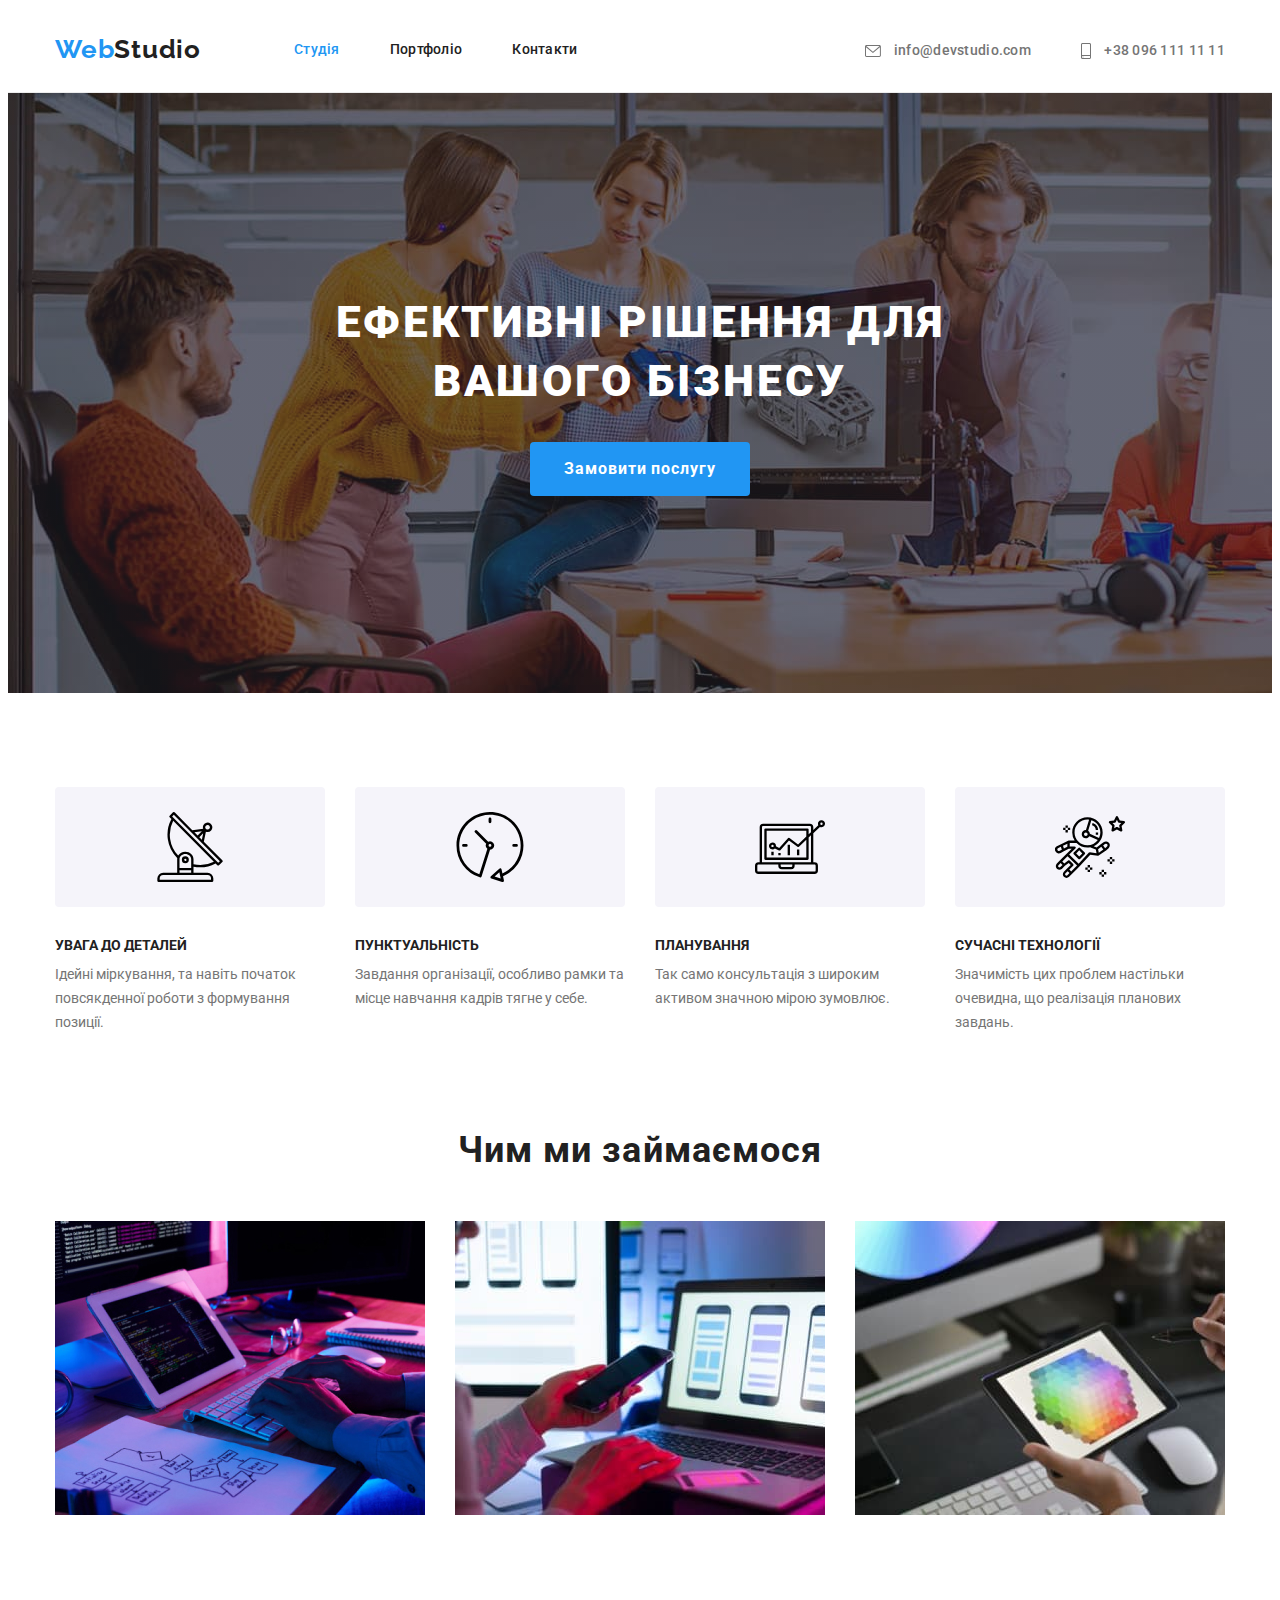
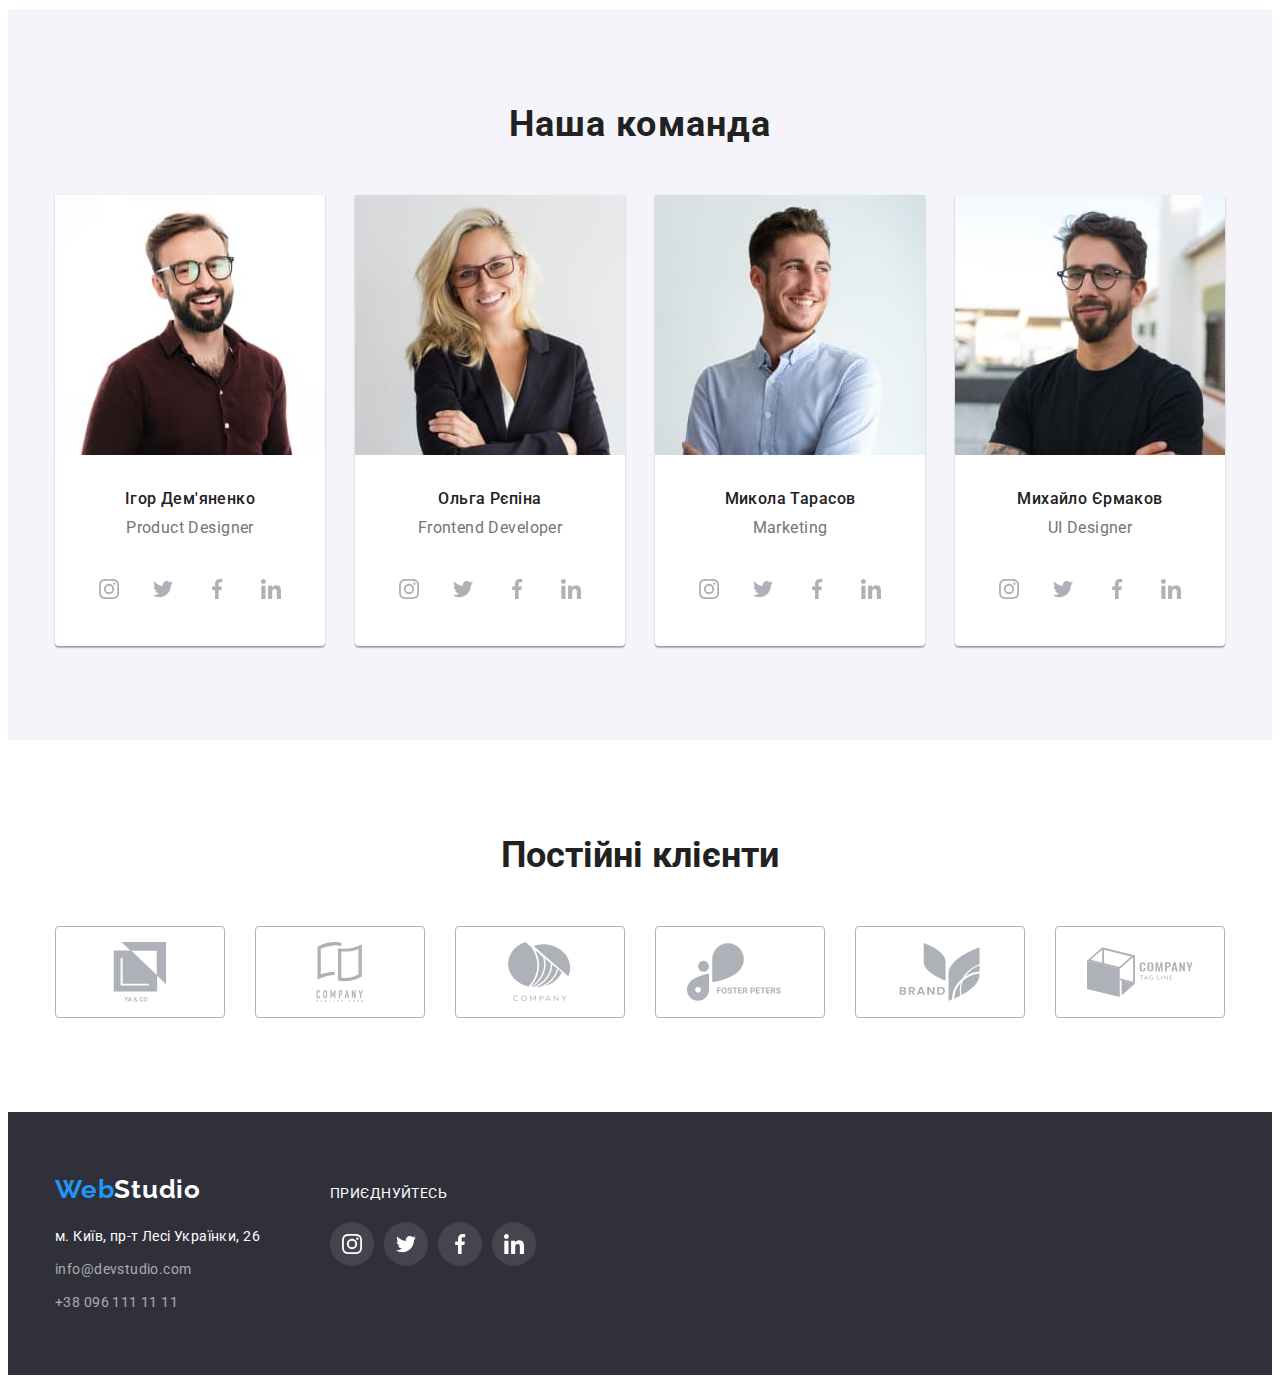
==== index.html @ 7adfd36d "Initial commit" ====
<!DOCTYPE html>
<html lang="uk">
  <head>
    <meta charset="UTF-8" />
    <meta http-equiv="X-UA-Compatible" content="IE=edge" />
    <meta name="viewport" content="width=device-width, initial-scale=1.0" />
    <title>Студія вебдизайну</title>
    <link rel="preconnect" href="https://fonts.googleapis.com" />
    <link rel="preconnect" href="https://fonts.gstatic.com" crossorigin />
    <link
      href="https://fonts.googleapis.com/css2?family=Raleway:wght@700&family=Roboto:wght@400;500;700;900&display=swap"
      rel="stylesheet"
    />
    <link
      rel="stylesheet"
      href="https://cdnjs.cloudflare.com/ajax/libs/modern-normalize/1.1.0/modern-normalize.min.css"
      integrity="sha512-wpPYUAdjBVSE4KJnH1VR1HeZfpl1ub8YT/NKx4PuQ5NmX2tKuGu6U/JRp5y+Y8XG2tV+wKQpNHVUX03MfMFn9Q=="
      crossorigin="anonymous"
      referrerpolicy="no-referrer"
    />
    <link rel="stylesheet" href="./css/common.css" />
  </head>
  <body class="body">
    <header class="header">
      <div class="container header-container">
        <nav class="main-nav">
          <a href="./index.html" class="logo link"
            >Web<span class="accent">Studio</span></a
          >
          <ul class="site-nav list">
            <li class="item">
              <a href="./index.html" class="link current">Студія</a>
            </li>
            <li class="item">
              <a href="./portfolio.html" class="link">Портфоліо</a>
            </li>
            <li class="item"><a href="#" class="link">Контакти</a></li>
          </ul>
        </nav>
        <ul class="site-connect list">
          <li class="item">
            <a href="mailto:info@devstudio.com" class="link link">
              <svg class="mailto-icon" width="16" height="12">
                <use href="./images/icons/icons.svg#envelope"></use>
              </svg>
              info@devstudio.com</a
            >
          </li>
          <li class="item">
            <a href="tel:+380961111111" class="link link">
              <svg class="tell-icon" width="10" height="16">
                <use href="./images/icons/icons.svg#smartphone"></use>
              </svg>
              +38 096 111 11 11</a
            >
          </li>
        </ul>
      </div>
    </header>
    <main>
      <section class="hero">
        <div class="container">
          <h1 class="hero-title">Ефективні рішення для вашого бізнесу</h1>
          <button class="button" type="button">Замовити послугу</button>
        </div>
      </section>
      <section class="section-features">
        <div class="container">
          <h2 class="visually-hidden">Наші особливості</h2>
          <ul class="section-list list">
            <li class="item">
              <div class="thumb features-item">
                <svg class="features-icon">
                  <use href="./images/icons/icons.svg#antenna"></use>
                </svg>
              </div>
              <h3 class="section-secondary-title">увага до деталей</h3>
              <p class="section-txt">
                Ідейні міркування, та навіть початок повсякденної роботи з
                формування позиції.
              </p>
            </li>
            <li class="item">
              <div class="thumb features-item">
                <svg class="features-icon">
                  <use href="./images/icons/icons.svg#clock"></use>
                </svg>
              </div>
              <h3 class="section-secondary-title">пунктуальність</h3>
              <p class="section-txt">
                Завдання організації, особливо рамки та місце навчання кадрів
                тягне у себе.
              </p>
            </li>
            <li class="item">
              <div class="thumb features-item">
                <svg class="features-icon">
                  <use href="./images/icons/icons.svg#diagram"></use>
                </svg>
              </div>
              <h3 class="section-secondary-title">планування</h3>
              <p class="section-txt">
                Так само консультація з широким активом значною мірою зумовлює.
              </p>
            </li>
            <li class="item">
              <div class="thumb features-item">
                <svg class="features-icon">
                  <use href="./images/icons/icons.svg#astronaut"></use>
                </svg>
              </div>
              <h3 class="section-secondary-title">сучасні технології</h3>
              <p class="section-txt">
                Значимість цих проблем настільки очевидна, що реалізація
                планових завдань.
              </p>
            </li>
          </ul>
        </div>
      </section>
      <section class="section-description">
        <div class="container">
          <h2 class="section-primary-title">Чим ми займаємося</h2>
          <ul class="section-list list">
            <li class="item">
              <img
                src="./images/gallery/img-1.jpg"
                alt="верстка сайтів"
                width="370"
                style="display: block; max-width: 100%; height: auto"
              />
            </li>
            <li class="item">
              <img
                src="./images/gallery/img-2.jpg"
                alt="створення мобільних додатків"
                width="370"
                style="display: block; max-width: 100%; height: auto"
              />
            </li>
            <li class="item">
              <img
                src="./images/gallery/img-3.jpg"
                alt="оформлення сайтів"
                width="370"
                style="display: block; max-width: 100%; height: auto"
              />
            </li>
          </ul>
        </div>
      </section>
      <section class="section-team">
        <div class="container">
          <h2 class="section-primary-title">Наша команда</h2>
          <ul class="section-list list">
            <li class="team-list">
              <img
                src="./images/photos/img-1.jpg"
                alt="Ігор Дем'яненко"
                width="270"
              />
              <h3 class="section-member">Ігор Дем'яненко</h3>
              <p class="section-role" lang="en">Product Designer</p>
              <div class="team-socialnet-list">
                <ul class="team-socialnet-list list">
                  <li class="team-socialnet-item">
                    <a href="" class="team-socialnet-link link">
                      <svg class="team-icon">
                        <use
                          href="./images/icons/icons.svg#instagram"
                        ></use></svg
                    ></a>
                  </li>
                  <li class="team-socialnet-item">
                    <a href="" class="team-socialnet-link link"
                      ><svg class="team-icon">
                        <use href="./images/icons/icons.svg#twitter"></use></svg
                    ></a>
                  </li>
                  <li class="team-socialnet-item">
                    <a href="" class="team-socialnet-link link"
                      ><svg class="team-icon">
                        <use
                          href="./images/icons/icons.svg#facebook"
                        ></use></svg
                    ></a>
                  </li>
                  <li class="team-socialnet-item">
                    <a href="" class="team-socialnet-link link"
                      ><svg class="team-icon">
                        <use
                          href="./images/icons/icons.svg#linkedin"
                        ></use></svg
                    ></a>
                  </li>
                </ul>
              </div>
            </li>
            <li class="team-list">
              <img
                src="./images/photos/img-2.jpg"
                alt="Ольга Рєпіна"
                width="270"
              />
              <h3 class="section-member">Ольга Рєпіна</h3>
              <p class="section-role" lang="en">Frontend Developer</p>
              <div class="team-socialnet-list">
                <ul class="team-socialnet-list list">
                  <li class="team-socialnet-item">
                    <a href="" class="team-socialnet-link link">
                      <svg class="team-icon">
                        <use
                          href="./images/icons/icons.svg#instagram"
                        ></use></svg
                    ></a>
                  </li>
                  <li class="team-socialnet-item">
                    <a href="" class="team-socialnet-link link"
                      ><svg class="team-icon">
                        <use href="./images/icons/icons.svg#twitter"></use></svg
                    ></a>
                  </li>
                  <li class="team-socialnet-item">
                    <a href="" class="team-socialnet-link link"
                      ><svg class="team-icon">
                        <use
                          href="./images/icons/icons.svg#facebook"
                        ></use></svg
                    ></a>
                  </li>
                  <li class="team-socialnet-item">
                    <a href="" class="team-socialnet-link link"
                      ><svg class="team-icon">
                        <use
                          href="./images/icons/icons.svg#linkedin"
                        ></use></svg
                    ></a>
                  </li>
                </ul>
              </div>
            </li>
            <li class="team-list">
              <img
                src="./images/photos/img-3.jpg"
                alt="Микола Тарасов"
                width="270"
              />
              <h3 class="section-member">Микола Тарасов</h3>
              <p class="section-role" lang="en">Marketing</p>
              <div class="team-socialnet-list">
                <ul class="team-socialnet-list list">
                  <li class="team-socialnet-item">
                    <a href="" class="team-socialnet-link link">
                      <svg class="team-icon">
                        <use
                          href="./images/icons/icons.svg#instagram"
                        ></use></svg
                    ></a>
                  </li>
                  <li class="team-socialnet-item">
                    <a href="" class="team-socialnet-link link"
                      ><svg class="team-icon">
                        <use href="./images/icons/icons.svg#twitter"></use></svg
                    ></a>
                  </li>
                  <li class="team-socialnet-item">
                    <a href="" class="team-socialnet-link link"
                      ><svg class="team-icon">
                        <use
                          href="./images/icons/icons.svg#facebook"
                        ></use></svg
                    ></a>
                  </li>
                  <li class="team-socialnet-item">
                    <a href="" class="team-socialnet-link link"
                      ><svg class="team-icon">
                        <use
                          href="./images/icons/icons.svg#linkedin"
                        ></use></svg
                    ></a>
                  </li>
                </ul>
              </div>
            </li>
            <li class="team-list">
              <img
                src="./images/photos/img-4.jpg"
                alt="Михайло Єрмаков"
                width="270"
              />
              <h3 class="section-member">Михайло Єрмаков</h3>
              <p class="section-role" lang="en">UI Designer</p>
              <div class="team-socialnet-list">
                <ul class="team-socialnet-list list">
                  <li class="team-socialnet-item">
                    <a href="" class="team-socialnet-link link">
                      <svg class="team-icon">
                        <use
                          href="./images/icons/icons.svg#instagram"
                        ></use></svg
                    ></a>
                  </li>
                  <li class="team-socialnet-item">
                    <a href="" class="team-socialnet-link link"
                      ><svg class="team-icon">
                        <use href="./images/icons/icons.svg#twitter"></use></svg
                    ></a>
                  </li>
                  <li class="team-socialnet-item">
                    <a href="" class="team-socialnet-link link"
                      ><svg class="team-icon">
                        <use
                          href="./images/icons/icons.svg#facebook"
                        ></use></svg
                    ></a>
                  </li>
                  <li class="team-socialnet-item">
                    <a href="" class="team-socialnet-link link"
                      ><svg class="team-icon">
                        <use
                          href="./images/icons/icons.svg#linkedin"
                        ></use></svg
                    ></a>
                  </li>
                </ul>
              </div>
            </li>
          </ul>
        </div>
      </section>
      <section class="section-clients">
        <div class="container clients">
          <h2>Постійні клієнти</h2>
          <ul class="clients-logo list">
            <li class="clients-item">
              <a class="clients-link" href="" aria-label="іконка">
                <svg class="clients-icon">
                  <use href="./images/icons/icons.svg#client-1"></use>
                </svg>
              </a>
            </li>
            <li class="clients-item">
              <a class="clients-link" href="" aria-label="іконка">
                <svg class="clients-icon">
                  <use href="./images/icons/icons.svg#client-2"></use>
                </svg>
              </a>
            </li>
            <li class="clients-item">
              <a class="clients-link" href="" aria-label="іконка">
                <svg class="clients-icon">
                  <use href="./images/icons/icons.svg#client-3"></use>
                </svg>
              </a>
            </li>
            <li class="clients-item">
              <a class="clients-link" href="" aria-label="іконка">
                <svg class="clients-icon">
                  <use href="./images/icons/icons.svg#client-4"></use>
                </svg>
              </a>
            </li>
            <li class="clients-item">
              <a class="clients-link" href="" aria-label="іконка">
                <svg class="clients-icon">
                  <use href="./images/icons/icons.svg#client-5"></use>
                </svg>
              </a>
            </li>
            <li class="clients-item">
              <a class="clients-link" href="" aria-label="іконка">
                <svg class="clients-icon">
                  <use href="./images/icons/icons.svg#client-6"></use>
                </svg>
              </a>
            </li>
          </ul>
        </div>
      </section>
    </main>
    <footer class="footer">
      <div class="container footer-wrap">
        <div class="logo-address">
          <a href="./index.html" class="logo link"
            >Web<span class="accent">Studio</span></a
          >
          <address class="address">
            <ul class="footer-list list">
              <li>
                <a
                  href="https://google/maps/j3Y2o7XWsb6GQjHb6"
                  class="map-link link"
                  >м. Київ, пр-т Лесі Українки, 26</a
                >
              </li>
              <li>
                <a href="mailto:info@devstudio.com" class="link link"
                  >info@devstudio.com</a
                >
              </li>
              <li>
                <a href="tel:+380961111111" class="link link"
                  >+38 096 111 11 11</a
                >
              </li>
            </ul>
          </address>
        </div>
        <div class="footer-link">
          <p>приєднуйтесь</p>
          <div class="footer-socialnet">
            <ul class="socialnet-list list">
              <li class="socialnet-item">
                <a href="" class="socialnet-link link">
                  <svg class="footer-team-icon">
                    <use href="./images/icons/icons.svg#instagram"></use></svg
                ></a>
              </li>
              <li class="socialnet-item">
                <a href="" class="socialnet-link link"
                  ><svg class="footer-team-icon">
                    <use href="./images/icons/icons.svg#twitter"></use></svg
                ></a>
              </li>
              <li class="socialnet-item">
                <a href="" class="socialnet-link link"
                  ><svg class="footer-team-icon">
                    <use href="./images/icons/icons.svg#facebook"></use></svg
                ></a>
              </li>
              <li class="socialnet-item">
                <a href="" class="socialnet-link link"
                  ><svg class="footer-team-icon">
                    <use href="./images/icons/icons.svg#linkedin"></use></svg
                ></a>
              </li>
            </ul>
          </div>
        </div>
      </div>
    </footer>
  </body>
</html>
---- css/common.css ----
:root {
  --primary-text-color: #212121;
  --secondary-text-color: #757575;
  --accent-color: #2196f3;
  --white-color: #ffffff;
  --body-background-color: #f5f5f5;
  --secondary-background-color: #f5f4fa;
  --primary-background-color: #2f303a;
  --background-color-active: #188ce8;
  --current-color: #afb1b8;
  --socialnet-background-color: rgba(255, 255, 255, 0.1);
}

html {
  box-sizing: border-box;
}

*,
*::before,
*::after {
  box-sizing: inherit;
}

.body {
  font-family: "roboto", sans-serif;
  background-color: var(--white-color);
}

.reset p,
h1,
h2,
h3,
h4,
h5,
h6 {
  margin: 0;
}

ul,
ol {
  margin: 0;
  padding-left: 0;
}

button {
  cursor: pointer;
}
address {
  font-style: normal;
}

.img {
  display: block;
  max-width: 100%;
  height: auto;
}

/* Header */

.header {
  border-bottom: 1px solid #ececec;
}

.header-container {
  display: flex;
}

.container {
  padding: 0 15px;
  margin-left: auto;
  margin-right: auto;
  width: 1200px;
}

.logo {
  font-family: "raleway", sans-serif;
  font-weight: 700;
  font-size: 26px;
  line-height: 1.19;
  letter-spacing: 0.03em;
  color: var(--accent-color);
}

.accent {
  color: var(--primary-text-color);
}

/* Site-nav */

.main-nav {
  display: flex;
  align-items: center;
}

.site-nav {
  display: flex;
  font-weight: 500;
  font-size: 14px;
  line-height: 1.4;
  letter-spacing: 0.02em;
  color: var(--secondary-text-color);
}

.site-nav.list {
  margin-left: 93px;
  padding-left: 0;
}

.site-nav .item {
  margin-right: 50px;
}

.site-nav .item:last-child {
  margin-right: 0;
}

.site-nav .link {
  display: block;
  padding-top: 32px;
  padding-bottom: 32px;
  color: var(--primary-text-color);
}

.site-connect.list {
  display: flex;
  align-items: center;
  margin-left: auto;
}

.site-connect .item {
  margin-right: 50px;
}

.item .mailto-icon,
.item .tell-icon {
  vertical-align: middle;
  margin-right: 10px;
  fill: currentColor;
}

.mailto-icon:hover,
.mailto-icon:focus {
  fill: var(--accent-color);
}

.tell-icon:hover,
.tell-icon:focus {
  fill: var(--accent-color);
}

.site-connect .item:last-child {
  margin-right: 0px;
}

.site-connect .link {
  font-weight: 500;
  font-size: 14px;
  line-height: 1.4;
  letter-spacing: 0.02em;
  color: var(--secondary-text-color);
}

.site-nav .link.current {
  color: var(--accent-color);
}

.site-nav .link:hover,
.site-nav .link:focus {
  color: var(--accent-color);
}

.site-connect .link:hover,
.site-connect .link:focus {
  color: var(--accent-color);
}

.header-link {
  line-height: 1.14;
}

.list {
  list-style: none;
}

.link {
  text-decoration: none;
}

/* Hero */

.hero {
  max-width: 1600px;
  height: 600px;
  margin-left: auto;
  margin-right: auto;
  text-align: center;
  padding-top: 200px;
  padding-bottom: 200px;
  background-image: linear-gradient(
      to right,
      rgba(47, 48, 58, 0.4),
      rgba(47, 48, 58, 0.4)
    ),
    url(../images/hero/img-001.jpg);
  background-color: var(--primary-background-color);
}

.hero-title {
  max-width: 696px;
  font-weight: 900;
  font-size: 44px;
  margin: 0 auto 30px;
  line-height: 1.36;
  letter-spacing: 0.06em;
  text-transform: uppercase;
  color: var(--white-color);
}

/* Button */

.button {
  margin-top: 0;
  border-color: transparent;
  border-radius: 4px;
  padding: 10px 32px;
  font-family: "roboto", sans-serif;
  font-weight: 700;
  font-size: 16px;
  line-height: 1.88;
  letter-spacing: 0.06em;
  color: var(--white-color);
  background-color: var(--accent-color);
  cursor: pointer;
}

.button.primary {
  color: var(--white-color);
  background-color: var(--accent-color);
}

.button.secondary {
  color: var(--primary-text-color);
  background-color: var(--secondary-background-color);
}

.button:hover,
.button:focus {
  background-color: var(--background-color-active);
}

/* Section */

.features-item {
  width: 270px;
  height: 120px;
  margin-bottom: 30px;
  padding: 25px 100px;
  border-radius: 4px;
  background: var(--secondary-background-color);
}

.features-icon {
  width: 70px;
  height: 70px;
}

.section-features {
  padding-top: 94px;
  padding-bottom: 94px;
}

.section-description {
  padding-bottom: 94px;
}

.section-team {
  padding-top: 94px;
  padding-bottom: 94px;
}

.section-primary-title {
  text-align: center;
  margin-top: 0;
  margin-bottom: 50px;
  font-weight: 700;
  font-size: 36px;
  line-height: 1.17;
  letter-spacing: 0.03em;
  color: var(--primary-text-color);
}

.section-secondary-title {
  text-align: start;
  margin-top: 0;
  margin-bottom: 10px;
  font-weight: 700;
  font-size: 14px;
  line-height: 1.17;
  text-transform: uppercase;
  color: var(--primary-text-color);
}

.visually-hidden {
  position: absolute;
  white-space: nowrap;
  width: 1px;
  height: 1px;
  overflow: hidden;
  border: 0;
  padding: 0;
  clip: rect(0 0 0 0);
  clip-path: inset(50%);
  margin: -1px;
}

.section-list .item {
  display: block;
  min-width: 270px;
}

.section-list {
  display: flex;
  gap: 30px;
}

.section-txt {
  text-align: start;
  margin-top: 0;
  margin-bottom: 0;
  font-weight: 400;
  font-size: 14px;
  line-height: 1.71;
  color: var(--secondary-text-color);
}

.description .list-item {
  width: 370px;
}

/* Team */

.team-list {
  gap: 30px;
  width: 270px;
  box-shadow: 0px 1px 3px rgba(0, 0, 0, 0.12), 0px 1px 1px rgba(0, 0, 0, 0.14),
    0px 2px 1px rgba(0, 0, 0, 0.2);
  border-radius: 0px 0px 4px 4px;
  background-color: var(--white-color);
}

.section-team {
  background-color: var(--secondary-background-color);
}

.section-team .list {
  font-size: 14px;
  line-height: 1.14;
  letter-spacing: 0.03em;
  color: var(--primary-text-color);
  background-color: var(--secondary-background-color);
}

.section-member {
  text-align: center;
  margin-top: 30px;
  margin-bottom: 10px;
  font-weight: 500;
  font-size: 16px;
  line-height: 1.19;
  color: var(--primary-text-color);
}

.section-role {
  text-align: center;
  margin-top: 0;
  margin-bottom: 30px;
  font-size: 16px;
  line-height: 1.19;
  color: var(--secondary-text-color);
}

/* Socialnet */

.team-socialnet-list .list {
  display: flex;
  margin-bottom: 35px;
  gap: 10px;
  justify-content: center;
  background-color: var(--white-color);
}

.team-socialnet-item {
  display: flex;
  width: 44px;
  height: 44px;
  border-radius: 50%;
  background-color: var(--white-color);
  justify-content: center;
  align-items: center;
}

.team-socialnet-link {
  width: 100%;
  height: 100%;
  display: flex;
  align-items: center;
  justify-content: center;
  border-radius: 50%;
}

.team-socialnet-link:hover,
.team-socialnet-link:focus {
  background-color: var(--accent-color);
}

.team-socialnet-link:hover .team-icon,
.team-socialnet-link:focus .team-icon {
  background-color: var(--accent-color);
  fill: var(--white-color);
}

.team-icon {
  width: 20px;
  height: 20px;
  fill: var(--current-color);
}

/* Clients */

.section-clients {
  padding-top: 94px;
  padding-bottom: 94px;
  font-size: 24px;
  line-height: 1.17;
  text-align: center;
  color: var(--primary-text-color);
}

.clients-logo {
  display: flex;
  margin-top: 50px;
}

.clients-item {
  width: 170px;
  height: 92px;
  margin-right: 30px;
}

.clients-link {
  width: 100%;
  height: 100%;
  display: flex;
  align-items: center;
  justify-content: center;
  border-radius: 4px;
  border: 1px solid var(--current-color);
  background-color: var(--white-color);
}

.clients-link:hover,
.clients-link:focus {
  border: 1px solid var(--accent-color);
}

.clients-link:hover .clients-icon,
.clients-link:focus .clients-icon {
  fill: var(--accent-color);
}

.clients-item:last-child {
  margin-right: 0;
}

.clients-icon {
  width: 106px;
  height: 60px;
  fill: var(--current-color);
}

/* Footer */

.footer .accent {
  color: var(--white-color);
}

.footer {
  display: flex;
  padding-top: 60px;
  padding-bottom: 60px;
  background-color: var(--primary-background-color);
}

.footer-wrap {
  display: flex;
  align-items: baseline;
}

.address {
  margin-top: 20px;
}

.footer-list.list {
  display: flex;
  flex-direction: column;
  gap: 9px;
}

.footer-list .link {
  margin-bottom: 9px;
  font-style: normal;
  font-weight: 400;
  font-size: 14px;
  line-height: 1.71;
  letter-spacing: 0.03em;
  color: rgba(255, 255, 255, 0.6);
}

.footer-list .map-link {
  color: var(--white-color);
}

.footer-list .link:hover,
.footer-list .link:focus {
  color: var(--accent-color);
}

.footer-link {
  display: block;
  margin-left: 70px;
  text-align: start;
  width: 206px;
  height: 80px;
  font-size: 14px;
  line-height: 1.14;
  letter-spacing: 0.03em;
  text-transform: uppercase;
  color: var(--white-color);
}

.footer-socialnet {
  display: flex;
  width: 206px;
  height: 44px;
  justify-content: space-evenly;
  margin-left: 0;
  margin-right: 0;
  margin-top: 20px;
}

.socialnet-list {
  display: flex;
  gap: 10px;
  justify-items: center;
}

.socialnet-item {
  width: 44px;
  height: 44px;
  border-radius: 50%;
  background-color: var(--socialnet-background-color);
}

.socialnet-link {
  width: 100%;
  height: 100%;
  display: flex;
  align-items: center;
  justify-content: center;
  border-radius: 50%;
}

.socialnet-link:hover,
.socialnet-link:focus {
  background-color: var(--accent-color);
}

.socialnet-link:hover .team-icon,
.socialnet-link:focus .team-icon {
  background-color: var(--accent-color);
  fill: var(--white-color);
}

.footer-team-icon {
  width: 20px;
  height: 20px;
  fill: var(--white-color);
}
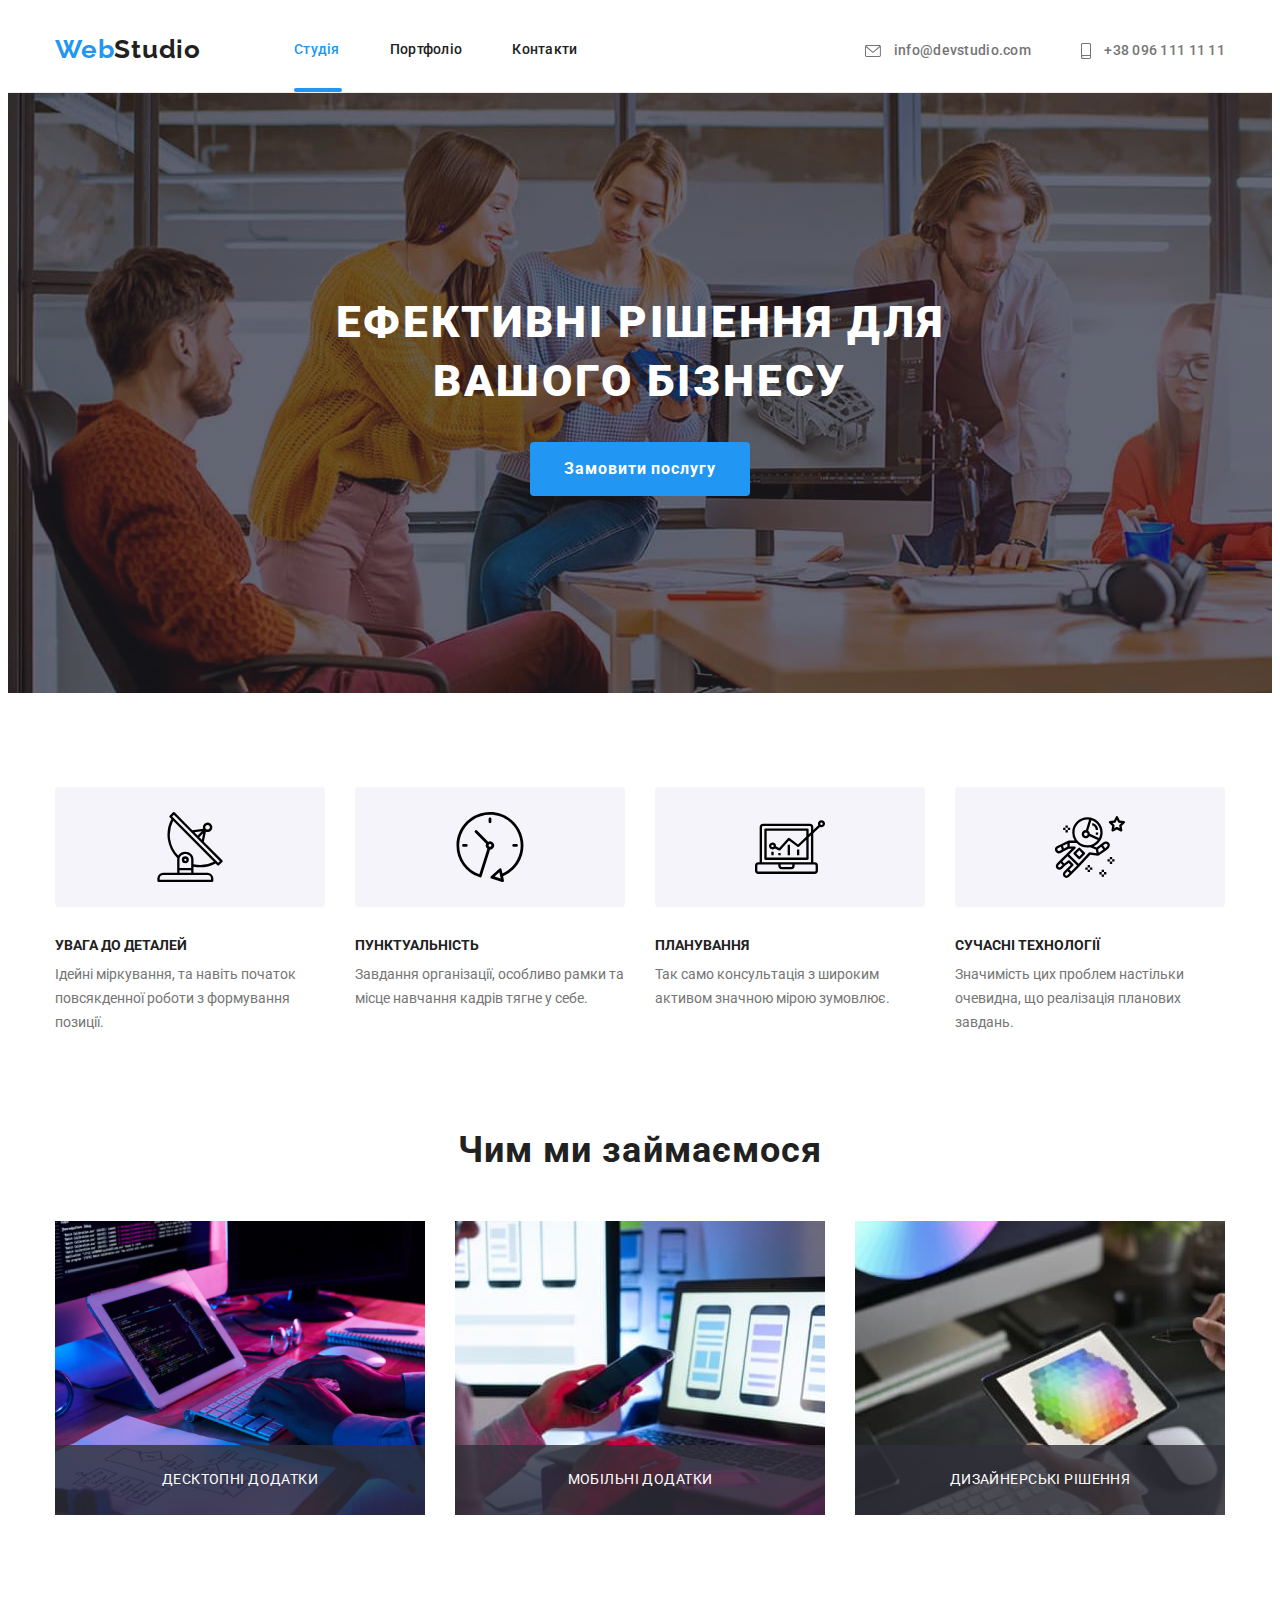
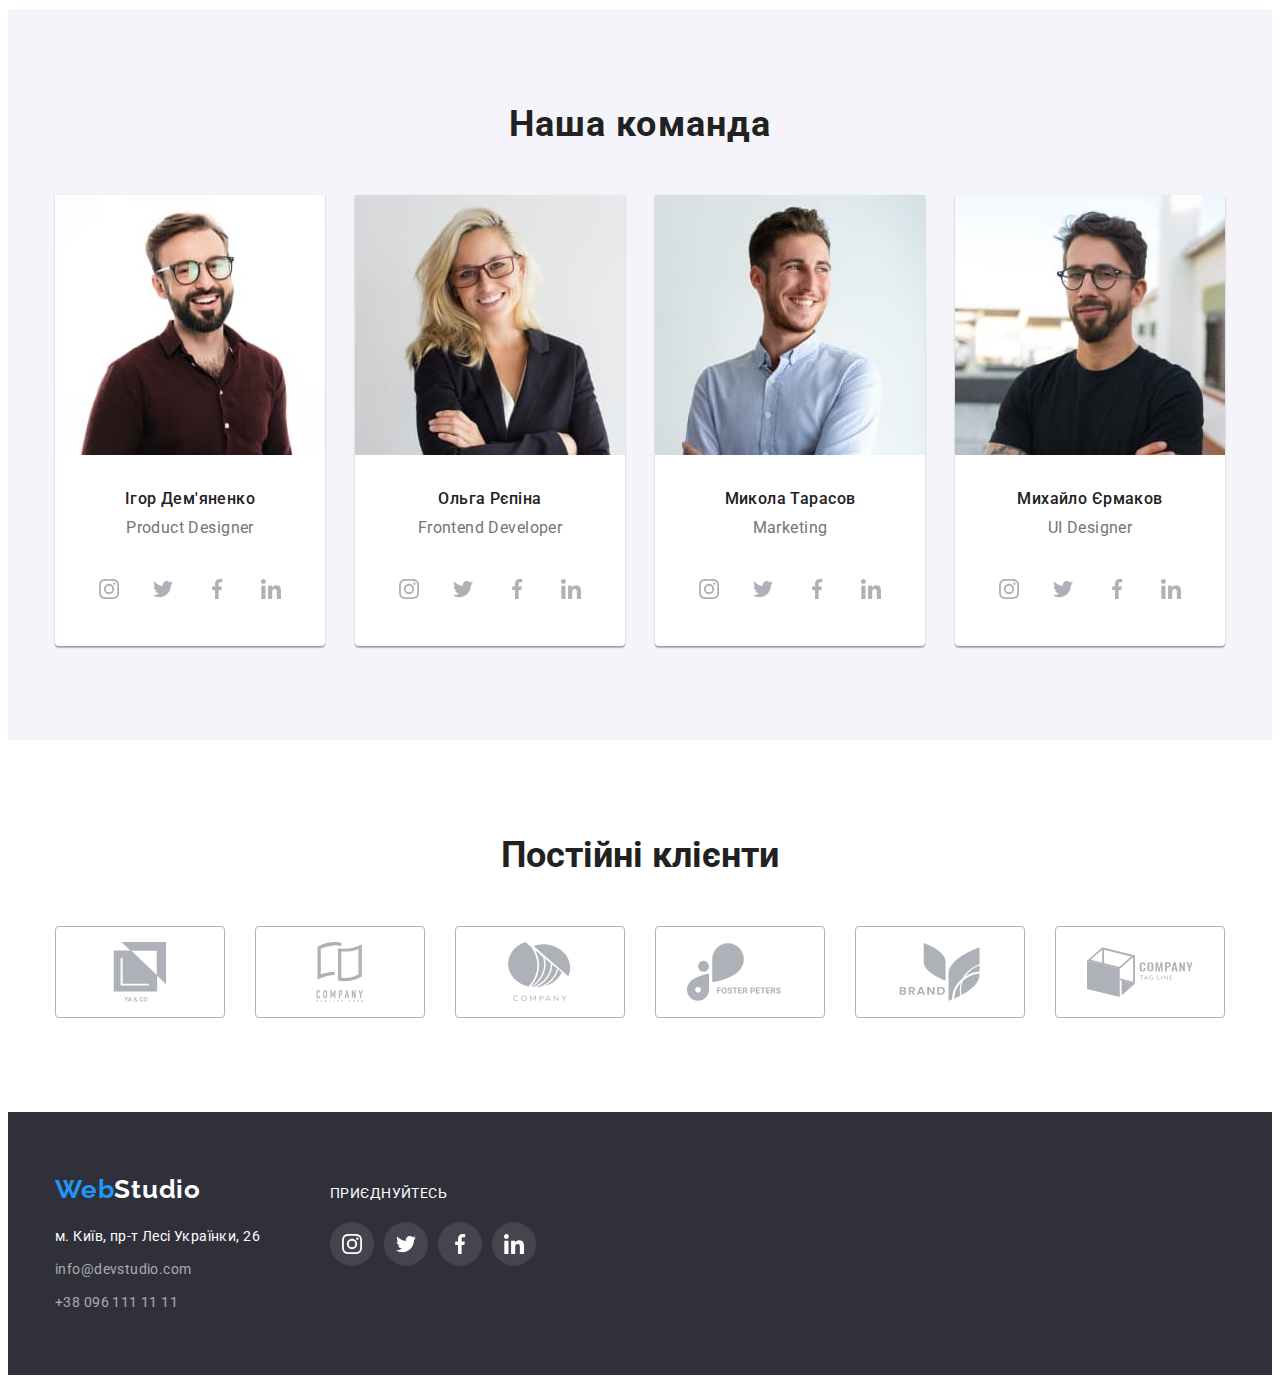
==== commit 6b1d1b57: "Додані зміни до п'ятого ДЗ" ====
--- a/index.html
+++ b/index.html
@@ -29,7 +29,9 @@
           >
           <ul class="site-nav list">
             <li class="item">
-              <a href="./index.html" class="link current">Студія</a>
+              <div class="link-current">
+                <a href="./index.html" class="link current">Студія</a>
+              </div>
             </li>
             <li class="item">
               <a href="./portfolio.html" class="link">Портфоліо</a>
@@ -123,28 +125,43 @@
           <h2 class="section-primary-title">Чим ми займаємося</h2>
           <ul class="section-list list">
             <li class="item">
-              <img
-                src="./images/gallery/img-1.jpg"
-                alt="верстка сайтів"
-                width="370"
-                style="display: block; max-width: 100%; height: auto"
-              />
-            </li>
-            <li class="item">
-              <img
-                src="./images/gallery/img-2.jpg"
-                alt="створення мобільних додатків"
-                width="370"
-                style="display: block; max-width: 100%; height: auto"
-              />
-            </li>
-            <li class="item">
-              <img
-                src="./images/gallery/img-3.jpg"
-                alt="оформлення сайтів"
-                width="370"
-                style="display: block; max-width: 100%; height: auto"
-              />
+              <div class="item-thumb">
+                <img
+                  src="./images/gallery/img-1.jpg"
+                  alt="верстка сайтів"
+                  width="370"
+                  style="display: block; max-width: 100%; height: auto"
+                />
+                <div class="item-thumb-wrap">
+                  <p class="item-thumb-text">ДЕСКТОПНІ ДОДАТКИ</p>
+                </div>
+              </div>
+            </li>
+            <li class="item">
+              <div class="item-thumb">
+                <img
+                  src="./images/gallery/img-2.jpg"
+                  alt="створення мобільних додатків"
+                  width="370"
+                  style="display: block; max-width: 100%; height: auto"
+                />
+                <div class="item-thumb-wrap">
+                  <p class="item-thumb-text">МОБІЛЬНІ ДОДАТКИ</p>
+                </div>
+              </div>
+            </li>
+            <li class="item">
+              <div class="item-thumb">
+                <img
+                  src="./images/gallery/img-3.jpg"
+                  alt="дизайнерськи рішення"
+                  width="370"
+                  style="display: block; max-width: 100%; height: auto"
+                />
+                <div class="item-thumb-wrap">
+                  <p class="item-thumb-text">ДИЗАЙНЕРСЬКІ РІШЕННЯ</p>
+                </div>
+              </div>
             </li>
           </ul>
         </div>
--- a/css/common.css
+++ b/css/common.css
@@ -102,6 +102,7 @@
 }
 
 .site-nav.list {
+  position: relative;
   margin-left: 93px;
   padding-left: 0;
 }
@@ -119,6 +120,17 @@
   padding-top: 32px;
   padding-bottom: 32px;
   color: var(--primary-text-color);
+}
+
+.link.current::after {
+  content: "";
+  position: absolute;
+  bottom: 0;
+  display: block;
+  width: 48px;
+  height: 4px;
+  border-radius: 2px;
+  background: var(--accent-color);
 }
 
 .site-connect.list {
@@ -141,11 +153,15 @@
 .mailto-icon:hover,
 .mailto-icon:focus {
   fill: var(--accent-color);
+  transition-duration: 250ms;
+  transition-timing-function: cubic-bezier(0.4, 0, 0.2, 1);
 }
 
 .tell-icon:hover,
 .tell-icon:focus {
   fill: var(--accent-color);
+  transition-duration: 250ms;
+  transition-timing-function: cubic-bezier(0.4, 0, 0.2, 1);
 }
 
 .site-connect .item:last-child {
@@ -167,11 +183,15 @@
 .site-nav .link:hover,
 .site-nav .link:focus {
   color: var(--accent-color);
+  transition-duration: 250ms;
+  transition-timing-function: cubic-bezier(0.4, 0, 0.2, 1);
 }
 
 .site-connect .link:hover,
 .site-connect .link:focus {
   color: var(--accent-color);
+  transition-duration: 250ms;
+  transition-timing-function: cubic-bezier(0.4, 0, 0.2, 1);
 }
 
 .header-link {
@@ -246,9 +266,37 @@
 .button:hover,
 .button:focus {
   background-color: var(--background-color-active);
+  transition-duration: 250ms;
+  transition-timing-function: cubic-bezier(0.4, 0, 0.2, 1);
 }
 
 /* Section */
+
+.item-thumb {
+  position: relative;
+}
+
+.item-thumb-wrap {
+  position: absolute;
+  bottom: 0;
+  width: 370px;
+  height: 70px;
+  font-size: 14px;
+  line-height: 1.14;
+  text-align: center;
+  letter-spacing: 0.03em;
+  text-transform: uppercase;
+  color: var(--white-color);
+  background-color: rgba(47, 48, 58, 0.8);
+}
+
+.item-thumb-text {
+  position: absolute;
+  margin: 0 auto;
+  top: 50%;
+  left: 50%;
+  transform: translate(-50%, -50%);
+}
 
 .features-item {
   width: 270px;
@@ -411,12 +459,16 @@
 .team-socialnet-link:hover,
 .team-socialnet-link:focus {
   background-color: var(--accent-color);
+  transition-duration: 250ms;
+  transition-timing-function: cubic-bezier(0.4, 0, 0.2, 1);
 }
 
 .team-socialnet-link:hover .team-icon,
 .team-socialnet-link:focus .team-icon {
   background-color: var(--accent-color);
   fill: var(--white-color);
+  transition-duration: 250ms;
+  transition-timing-function: cubic-bezier(0.4, 0, 0.2, 1);
 }
 
 .team-icon {
@@ -461,11 +513,15 @@
 .clients-link:hover,
 .clients-link:focus {
   border: 1px solid var(--accent-color);
+  transition-duration: 250ms;
+  transition-timing-function: cubic-bezier(0.4, 0, 0.2, 1);
 }
 
 .clients-link:hover .clients-icon,
 .clients-link:focus .clients-icon {
   fill: var(--accent-color);
+  transition-duration: 250ms;
+  transition-timing-function: cubic-bezier(0.4, 0, 0.2, 1);
 }
 
 .clients-item:last-child {
@@ -523,6 +579,8 @@
 .footer-list .link:hover,
 .footer-list .link:focus {
   color: var(--accent-color);
+  transition-duration: 250ms;
+  transition-timing-function: cubic-bezier(0.4, 0, 0.2, 1);
 }
 
 .footer-link {
@@ -573,12 +631,16 @@
 .socialnet-link:hover,
 .socialnet-link:focus {
   background-color: var(--accent-color);
+  transition-duration: 250ms;
+  transition-timing-function: cubic-bezier(0.4, 0, 0.2, 1);
 }
 
 .socialnet-link:hover .team-icon,
 .socialnet-link:focus .team-icon {
   background-color: var(--accent-color);
   fill: var(--white-color);
+  transition-duration: 250ms;
+  transition-timing-function: cubic-bezier(0.4, 0, 0.2, 1);
 }
 
 .footer-team-icon {
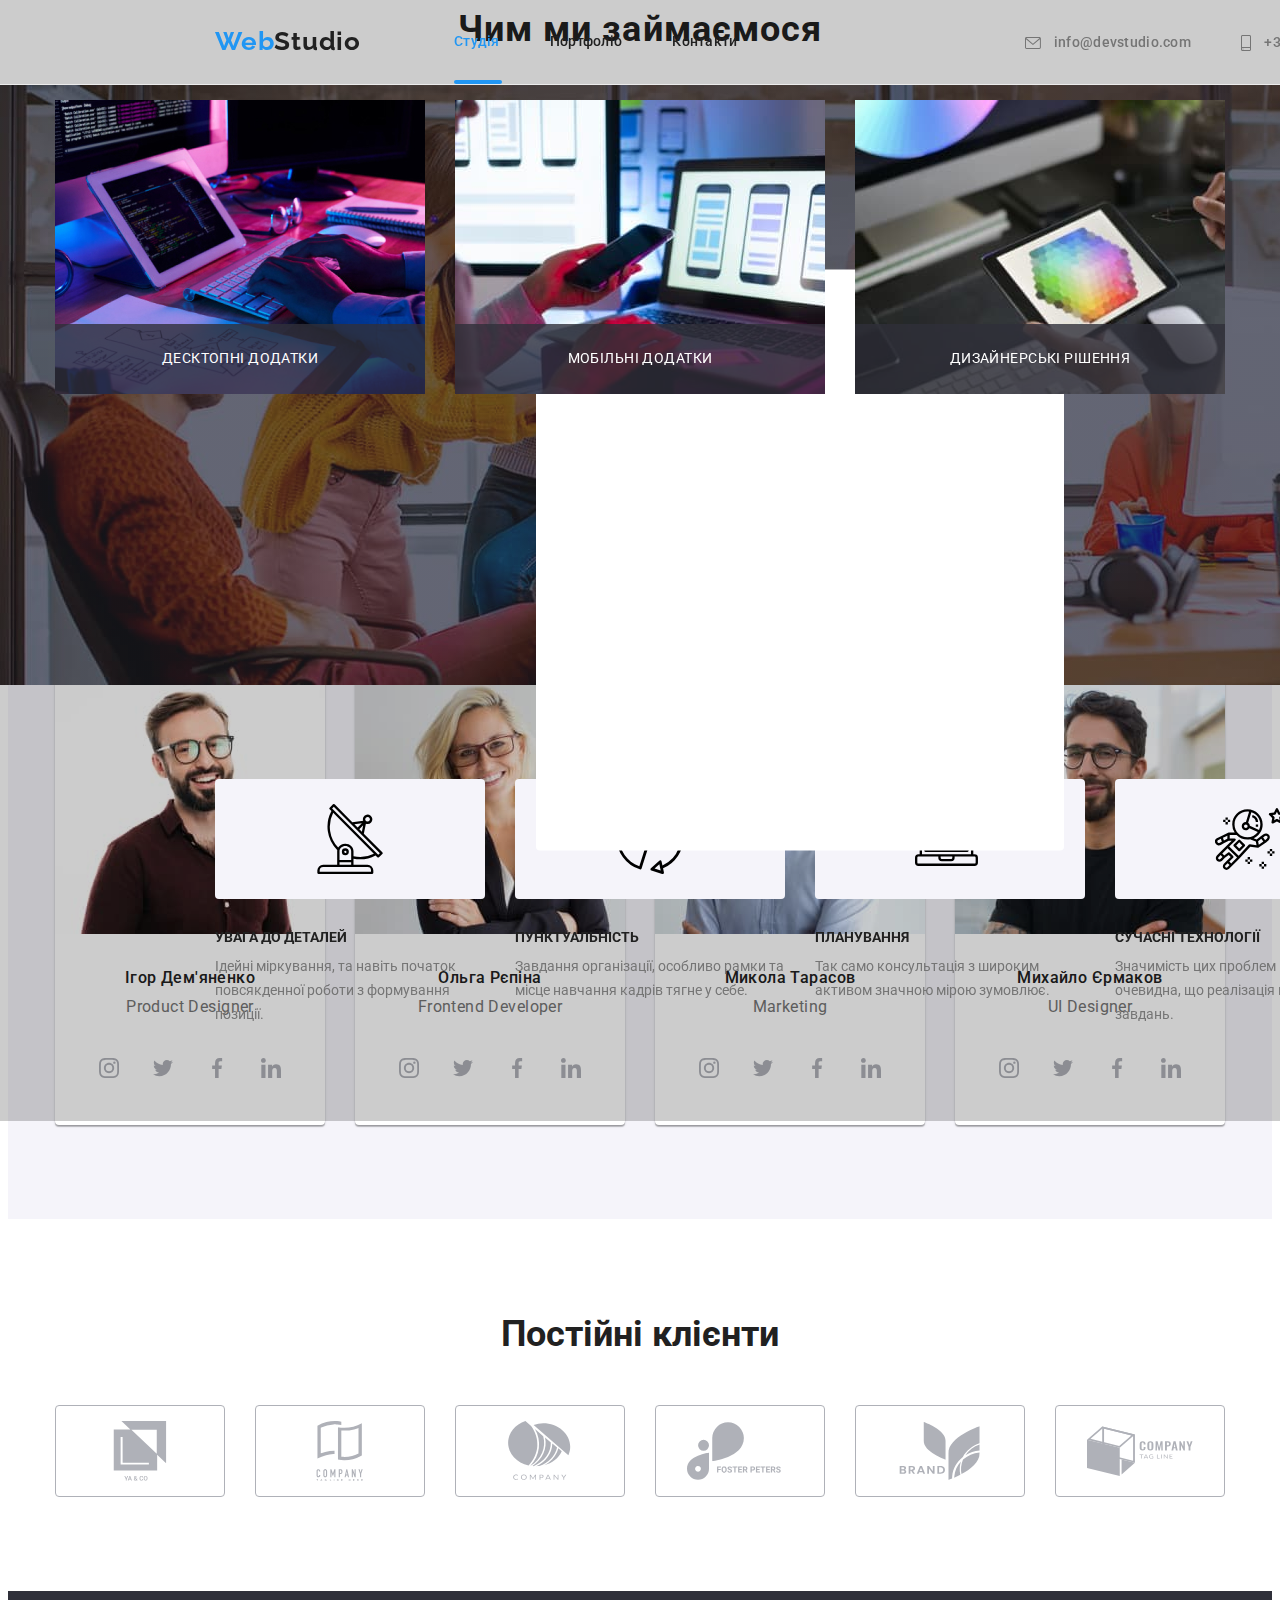
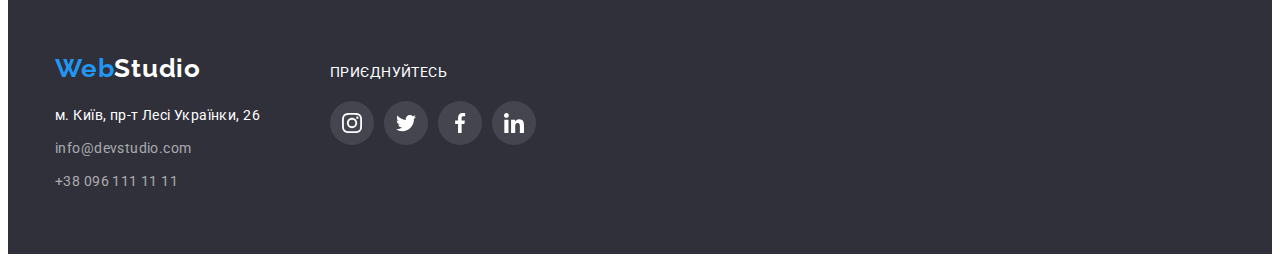
==== commit 387272ff: "Додані зміни до п'ятого ДЗ" ====
--- a/index.html
+++ b/index.html
@@ -21,6 +21,14 @@
     <link rel="stylesheet" href="./css/common.css" />
   </head>
   <body class="body">
+    <div class="backdrop is-hidden" data-modal>
+      <div class="modal">
+        <button data-modal-close class="close-button" type="button">
+          <svg class="close-icon" width="18" height="18">
+                <use href="./images/icons/icons.svg#close-black"></use>
+              </svg>
+        </button>
+      </div>
     <header class="header">
       <div class="container header-container">
         <nav class="main-nav">
@@ -63,7 +71,7 @@
       <section class="hero">
         <div class="container">
           <h1 class="hero-title">Ефективні рішення для вашого бізнесу</h1>
-          <button class="button" type="button">Замовити послугу</button>
+          <button data-modal-open class="button" type="button">Замовити послугу</button>
         </div>
       </section>
       <section class="section-features">
@@ -120,6 +128,7 @@
           </ul>
         </div>
       </section>
+      </div>
       <section class="section-description">
         <div class="container">
           <h2 class="section-primary-title">Чим ми займаємося</h2>
@@ -456,5 +465,6 @@
         </div>
       </div>
     </footer>
+    <script src="./js/modal.js"></script>
   </body>
 </html>
--- a/css/common.css
+++ b/css/common.css
@@ -55,6 +55,51 @@
   height: auto;
 }
 
+/* Modal */
+
+.backdrop {
+  position: fixed;
+  top: 0;
+  left: 0;
+  min-width: 1600px;
+  min-height: 1024px;
+  background-color: rgba(0, 0, 0, 0.2);
+}
+
+.backdrop.is-hidden {
+  opacity: 1;
+  pointer-events: none;
+}
+
+.modal {
+  position: absolute;
+  top: 50%;
+  left: 50%;
+  transform: translate(-50%, -50%);
+  width: 528px;
+  height: 581px;
+  border-radius: 4px;
+  background-color: rgba(255, 255, 255, 1);
+}
+
+.close-button {
+  position: absolute;
+  top: 0;
+  right: 0;
+  border: 1px solid rgba(0, 0, 0, 0.1);
+  border-radius: 50%;
+  width: 30px;
+  height: 30px;
+  margin-top: 8px;
+  margin-right: 8px;
+  background-color: var(--white-color);
+}
+
+.close-icon {
+  position: absolute;
+  transform: translate(-50%, -50%);
+}
+
 /* Header */
 
 .header {
@@ -70,6 +115,18 @@
   margin-left: auto;
   margin-right: auto;
   width: 1200px;
+}
+
+.header-link {
+  line-height: 1.14;
+}
+
+.list {
+  list-style: none;
+}
+
+.link {
+  text-decoration: none;
 }
 
 .logo {
@@ -120,6 +177,9 @@
   padding-top: 32px;
   padding-bottom: 32px;
   color: var(--primary-text-color);
+  transition-property: color;
+  transition-duration: 250ms;
+  transition-timing-function: cubic-bezier(0.4, 0, 0.2, 1);
 }
 
 .link.current::after {
@@ -143,27 +203,6 @@
   margin-right: 50px;
 }
 
-.item .mailto-icon,
-.item .tell-icon {
-  vertical-align: middle;
-  margin-right: 10px;
-  fill: currentColor;
-}
-
-.mailto-icon:hover,
-.mailto-icon:focus {
-  fill: var(--accent-color);
-  transition-duration: 250ms;
-  transition-timing-function: cubic-bezier(0.4, 0, 0.2, 1);
-}
-
-.tell-icon:hover,
-.tell-icon:focus {
-  fill: var(--accent-color);
-  transition-duration: 250ms;
-  transition-timing-function: cubic-bezier(0.4, 0, 0.2, 1);
-}
-
 .site-connect .item:last-child {
   margin-right: 0px;
 }
@@ -174,6 +213,9 @@
   line-height: 1.4;
   letter-spacing: 0.02em;
   color: var(--secondary-text-color);
+  transition-property: color;
+  transition-duration: 250ms;
+  transition-timing-function: cubic-bezier(0.4, 0, 0.2, 1);
 }
 
 .site-nav .link.current {
@@ -183,27 +225,31 @@
 .site-nav .link:hover,
 .site-nav .link:focus {
   color: var(--accent-color);
-  transition-duration: 250ms;
-  transition-timing-function: cubic-bezier(0.4, 0, 0.2, 1);
 }
 
 .site-connect .link:hover,
 .site-connect .link:focus {
   color: var(--accent-color);
-  transition-duration: 250ms;
-  transition-timing-function: cubic-bezier(0.4, 0, 0.2, 1);
-}
-
-.header-link {
-  line-height: 1.14;
-}
-
-.list {
-  list-style: none;
-}
-
-.link {
-  text-decoration: none;
+}
+
+.item .mailto-icon,
+.item .tell-icon {
+  vertical-align: middle;
+  margin-right: 10px;
+  fill: currentColor;
+  transition-property: fill;
+  transition-duration: 250ms;
+  transition-timing-function: cubic-bezier(0.4, 0, 0.2, 1);
+}
+
+.mailto-icon:hover,
+.mailto-icon:focus {
+  fill: var(--accent-color);
+}
+
+.tell-icon:hover,
+.tell-icon:focus {
+  fill: var(--accent-color);
 }
 
 /* Hero */
@@ -256,18 +302,22 @@
 .button.primary {
   color: var(--white-color);
   background-color: var(--accent-color);
+  transition-property: background-color;
+  transition-duration: 250ms;
+  transition-timing-function: cubic-bezier(0.4, 0, 0.2, 1);
 }
 
 .button.secondary {
   color: var(--primary-text-color);
   background-color: var(--secondary-background-color);
+  transition-property: background-color;
+  transition-duration: 250ms;
+  transition-timing-function: cubic-bezier(0.4, 0, 0.2, 1);
 }
 
 .button:hover,
 .button:focus {
   background-color: var(--background-color-active);
-  transition-duration: 250ms;
-  transition-timing-function: cubic-bezier(0.4, 0, 0.2, 1);
 }
 
 /* Section */
@@ -454,27 +504,29 @@
   align-items: center;
   justify-content: center;
   border-radius: 50%;
+  transition-property: background-color;
+  transition-duration: 250ms;
+  transition-timing-function: cubic-bezier(0.4, 0, 0.2, 1);
 }
 
 .team-socialnet-link:hover,
 .team-socialnet-link:focus {
   background-color: var(--accent-color);
-  transition-duration: 250ms;
-  transition-timing-function: cubic-bezier(0.4, 0, 0.2, 1);
 }
 
 .team-socialnet-link:hover .team-icon,
 .team-socialnet-link:focus .team-icon {
   background-color: var(--accent-color);
   fill: var(--white-color);
-  transition-duration: 250ms;
-  transition-timing-function: cubic-bezier(0.4, 0, 0.2, 1);
 }
 
 .team-icon {
   width: 20px;
   height: 20px;
   fill: var(--current-color);
+  transition-property: fill, background-color;
+  transition-duration: 250ms;
+  transition-timing-function: cubic-bezier(0.4, 0, 0.2, 1);
 }
 
 /* Clients */
@@ -508,20 +560,19 @@
   border-radius: 4px;
   border: 1px solid var(--current-color);
   background-color: var(--white-color);
+  transition-property: border;
+  transition-duration: 250ms;
+  transition-timing-function: cubic-bezier(0.4, 0, 0.2, 1);
 }
 
 .clients-link:hover,
 .clients-link:focus {
   border: 1px solid var(--accent-color);
-  transition-duration: 250ms;
-  transition-timing-function: cubic-bezier(0.4, 0, 0.2, 1);
 }
 
 .clients-link:hover .clients-icon,
 .clients-link:focus .clients-icon {
   fill: var(--accent-color);
-  transition-duration: 250ms;
-  transition-timing-function: cubic-bezier(0.4, 0, 0.2, 1);
 }
 
 .clients-item:last-child {
@@ -532,6 +583,9 @@
   width: 106px;
   height: 60px;
   fill: var(--current-color);
+  transition-property: fill;
+  transition-duration: 250ms;
+  transition-timing-function: cubic-bezier(0.4, 0, 0.2, 1);
 }
 
 /* Footer */
@@ -570,6 +624,9 @@
   line-height: 1.71;
   letter-spacing: 0.03em;
   color: rgba(255, 255, 255, 0.6);
+  transition-property: color;
+  transition-duration: 250ms;
+  transition-timing-function: cubic-bezier(0.4, 0, 0.2, 1);
 }
 
 .footer-list .map-link {
@@ -579,8 +636,6 @@
 .footer-list .link:hover,
 .footer-list .link:focus {
   color: var(--accent-color);
-  transition-duration: 250ms;
-  transition-timing-function: cubic-bezier(0.4, 0, 0.2, 1);
 }
 
 .footer-link {
@@ -626,25 +681,27 @@
   align-items: center;
   justify-content: center;
   border-radius: 50%;
+  transition-property: background-color;
+  transition-duration: 250ms;
+  transition-timing-function: cubic-bezier(0.4, 0, 0.2, 1);
 }
 
 .socialnet-link:hover,
 .socialnet-link:focus {
   background-color: var(--accent-color);
-  transition-duration: 250ms;
-  transition-timing-function: cubic-bezier(0.4, 0, 0.2, 1);
-}
-
-.socialnet-link:hover .team-icon,
-.socialnet-link:focus .team-icon {
+}
+
+.socialnet-link:hover .footer-team-icon,
+.socialnet-link:focus .footer-team-icon {
   background-color: var(--accent-color);
   fill: var(--white-color);
-  transition-duration: 250ms;
-  transition-timing-function: cubic-bezier(0.4, 0, 0.2, 1);
 }
 
 .footer-team-icon {
   width: 20px;
   height: 20px;
   fill: var(--white-color);
-}
+  transition-property: fill, background-color;
+  transition-duration: 250ms;
+  transition-timing-function: cubic-bezier(0.4, 0, 0.2, 1);
+}
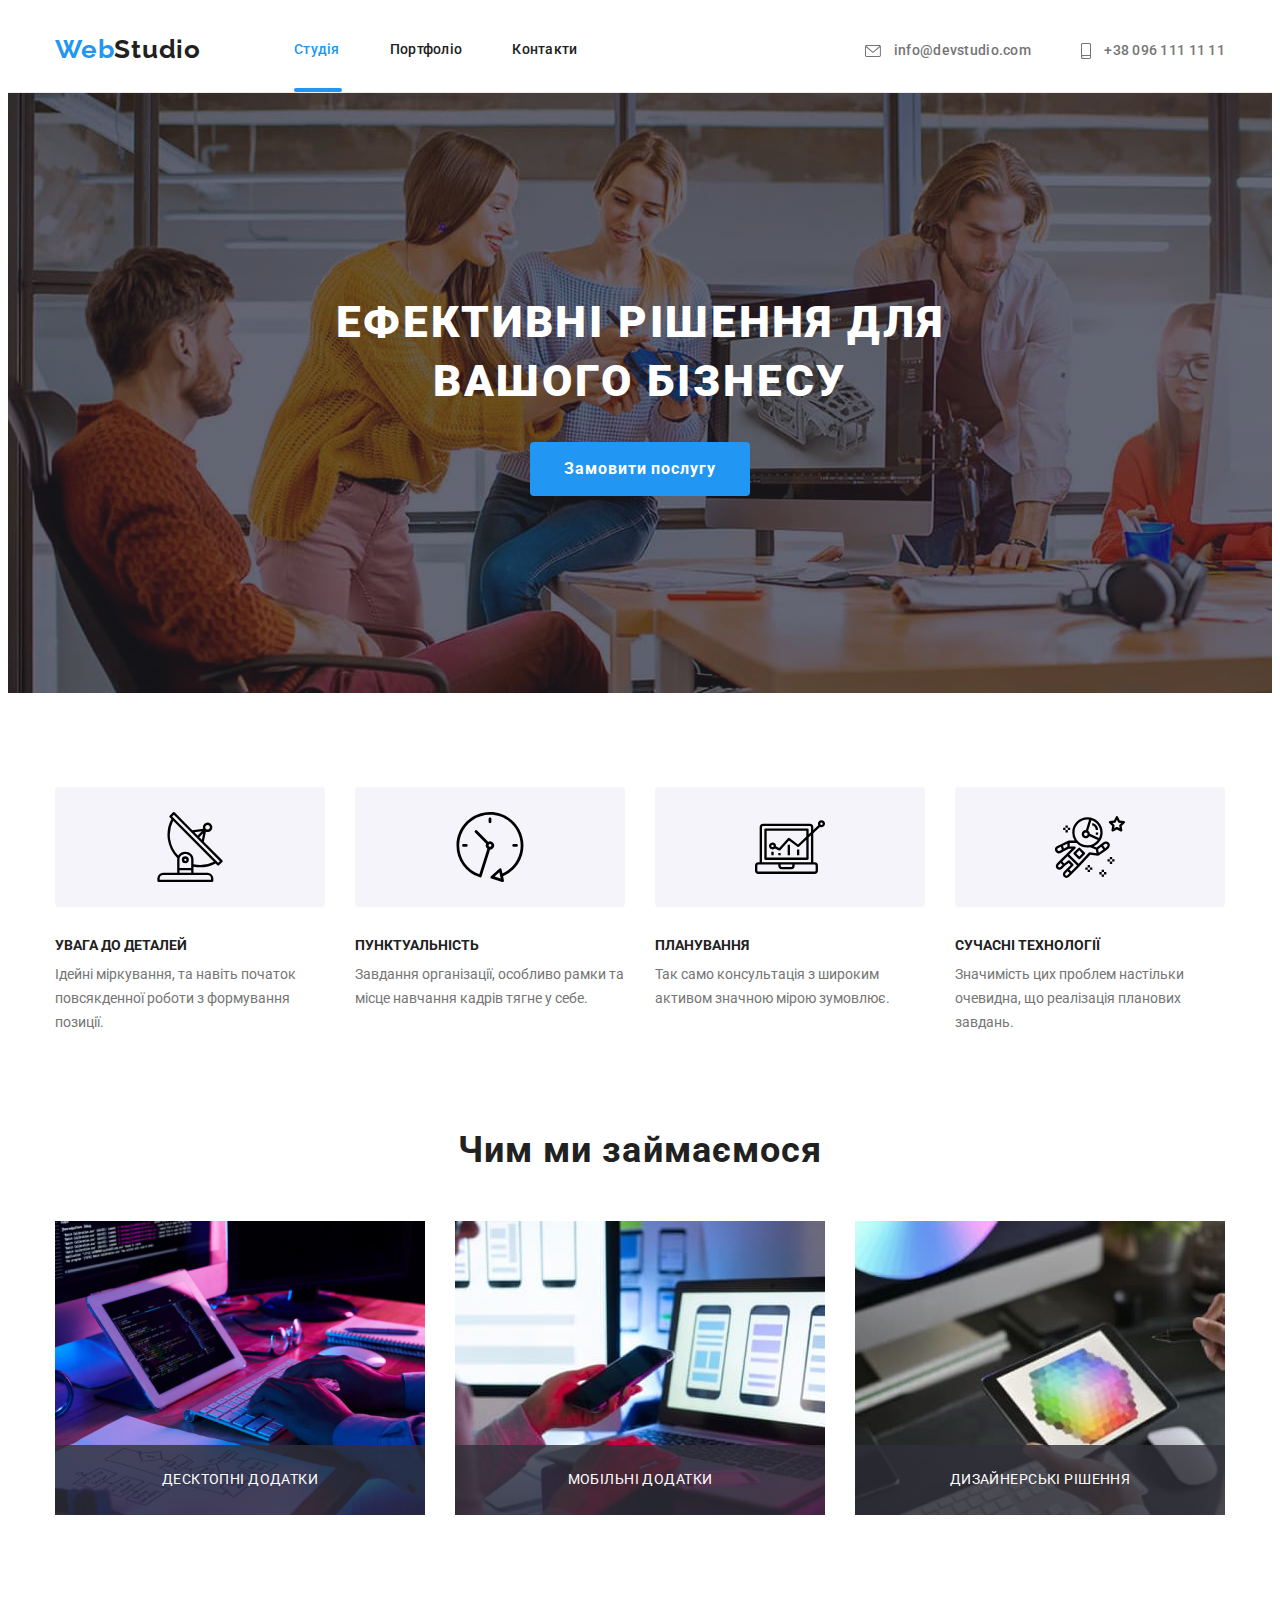
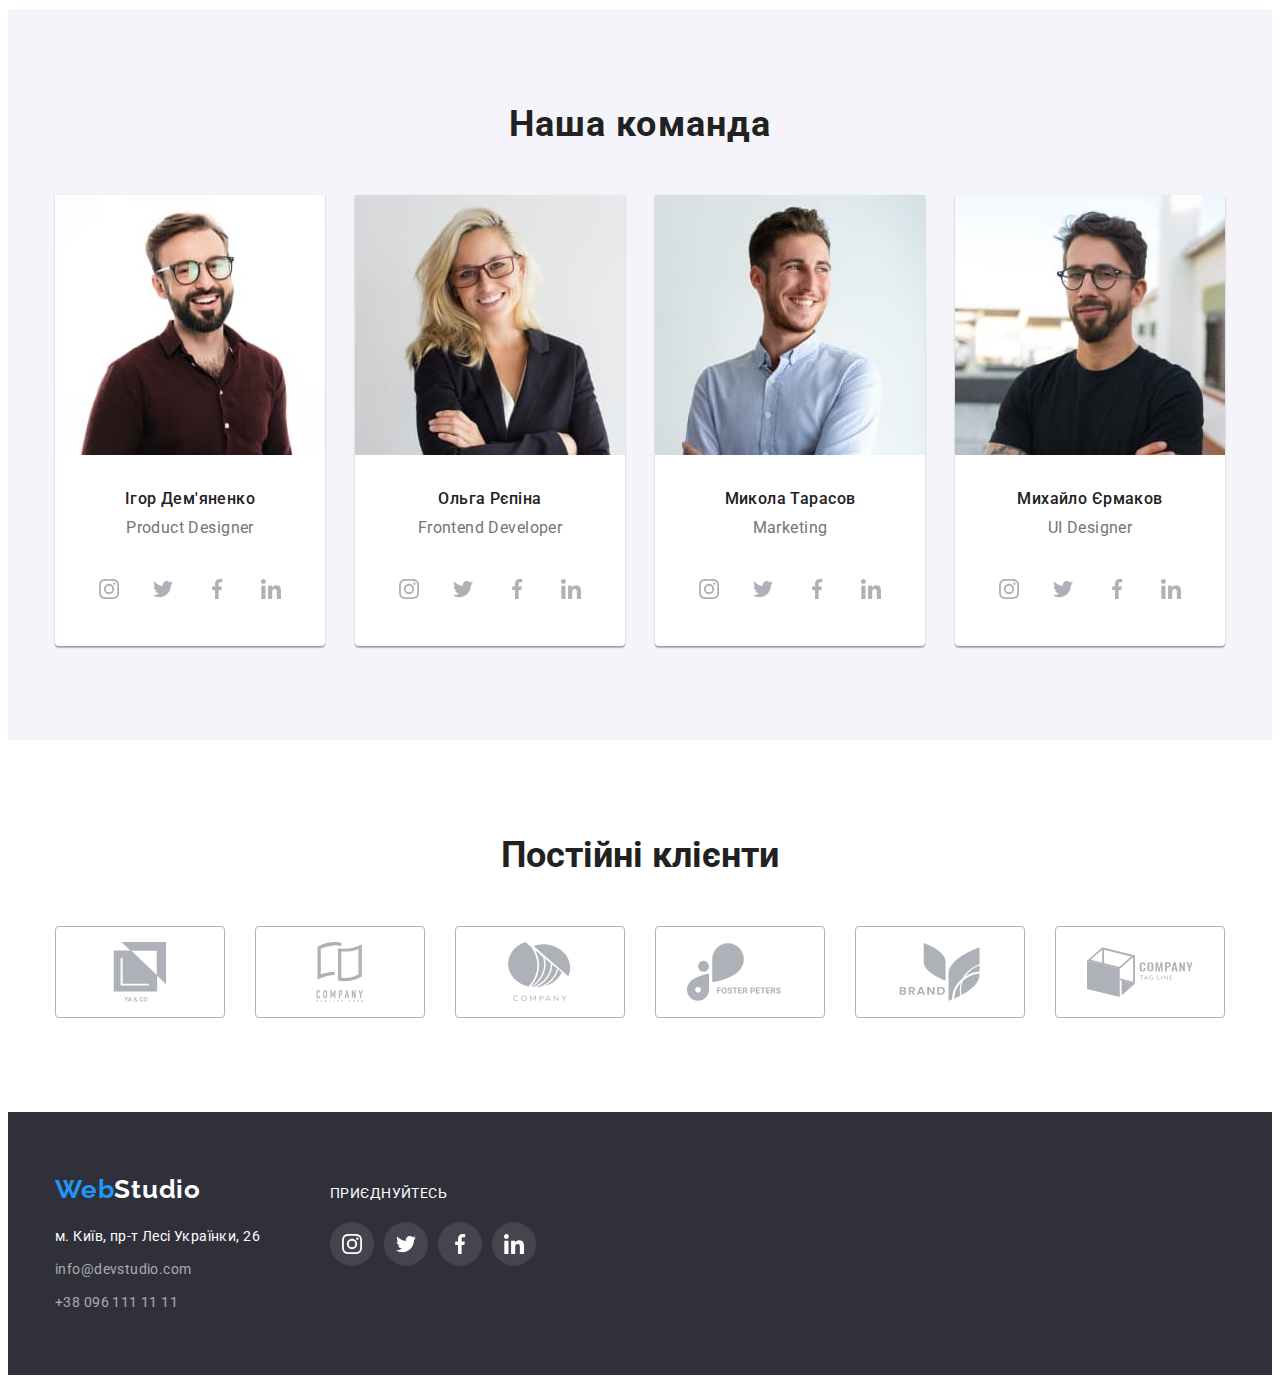
==== commit 067748e0: "Додані зміни до п'ятого ДЗ." ====
--- a/index.html
+++ b/index.html
@@ -21,14 +21,6 @@
     <link rel="stylesheet" href="./css/common.css" />
   </head>
   <body class="body">
-    <div class="backdrop is-hidden" data-modal>
-      <div class="modal">
-        <button data-modal-close class="close-button" type="button">
-          <svg class="close-icon" width="18" height="18">
-                <use href="./images/icons/icons.svg#close-black"></use>
-              </svg>
-        </button>
-      </div>
     <header class="header">
       <div class="container header-container">
         <nav class="main-nav">
@@ -71,7 +63,9 @@
       <section class="hero">
         <div class="container">
           <h1 class="hero-title">Ефективні рішення для вашого бізнесу</h1>
-          <button data-modal-open class="button" type="button">Замовити послугу</button>
+          <button data-modal-open class="button" type="button">
+            Замовити послугу
+          </button>
         </div>
       </section>
       <section class="section-features">
@@ -128,7 +122,6 @@
           </ul>
         </div>
       </section>
-      </div>
       <section class="section-description">
         <div class="container">
           <h2 class="section-primary-title">Чим ми займаємося</h2>
@@ -465,6 +458,30 @@
         </div>
       </div>
     </footer>
-    <script src="./js/modal.js"></script>
+    <div class="backdrop is-hidden" data-modal>
+      <div class="modal">
+        <button data-modal-close class="close-button" type="button">
+          <svg class="close-icon" width="18" height="18">
+            <use href="./images/icons/icons.svg#close-black"></use>
+          </svg>
+        </button>
+      </div>
+    </div>
+    <script src="./js/modal.js">
+      (() => {
+      const refs = {
+      openModalBtn: document.querySelector("[data-modal-open]"),
+      closeModalBtn: document.querySelector("[data-modal-close]"),
+      modal: document.querySelector("[data-modal]"),
+      };
+
+      refs.openModalBtn.addEventListener("click", toggleModal);
+      refs.closeModalBtn.addEventListener("click", toggleModal);
+
+      function toggleModal() {
+      refs.modal.classList.toggle("is-hidden");
+      }
+      })();
+    </script>
   </body>
 </html>
--- a/css/common.css
+++ b/css/common.css
@@ -53,51 +53,6 @@
   display: block;
   max-width: 100%;
   height: auto;
-}
-
-/* Modal */
-
-.backdrop {
-  position: fixed;
-  top: 0;
-  left: 0;
-  min-width: 1600px;
-  min-height: 1024px;
-  background-color: rgba(0, 0, 0, 0.2);
-}
-
-.backdrop.is-hidden {
-  opacity: 1;
-  pointer-events: none;
-}
-
-.modal {
-  position: absolute;
-  top: 50%;
-  left: 50%;
-  transform: translate(-50%, -50%);
-  width: 528px;
-  height: 581px;
-  border-radius: 4px;
-  background-color: rgba(255, 255, 255, 1);
-}
-
-.close-button {
-  position: absolute;
-  top: 0;
-  right: 0;
-  border: 1px solid rgba(0, 0, 0, 0.1);
-  border-radius: 50%;
-  width: 30px;
-  height: 30px;
-  margin-top: 8px;
-  margin-right: 8px;
-  background-color: var(--white-color);
-}
-
-.close-icon {
-  position: absolute;
-  transform: translate(-50%, -50%);
 }
 
 /* Header */
@@ -705,3 +660,48 @@
   transition-duration: 250ms;
   transition-timing-function: cubic-bezier(0.4, 0, 0.2, 1);
 }
+
+/* Modal */
+
+.backdrop {
+  position: fixed;
+  top: 0;
+  left: 0;
+  min-width: 1600px;
+  min-height: 1024px;
+  background-color: rgba(0, 0, 0, 0.2);
+}
+
+.backdrop.is-hidden {
+  opacity: 0;
+  pointer-events: none;
+}
+
+.modal {
+  position: absolute;
+  top: 50%;
+  left: 50%;
+  transform: translate(-50%, -50%);
+  width: 528px;
+  height: 581px;
+  border-radius: 4px;
+  background-color: rgba(255, 255, 255, 1);
+}
+
+.close-button {
+  position: absolute;
+  top: 0;
+  right: 0;
+  border: 1px solid rgba(0, 0, 0, 0.1);
+  border-radius: 50%;
+  width: 30px;
+  height: 30px;
+  margin-top: 8px;
+  margin-right: 8px;
+  background-color: var(--white-color);
+}
+
+.close-icon {
+  position: absolute;
+  transform: translate(-50%, -50%);
+}
